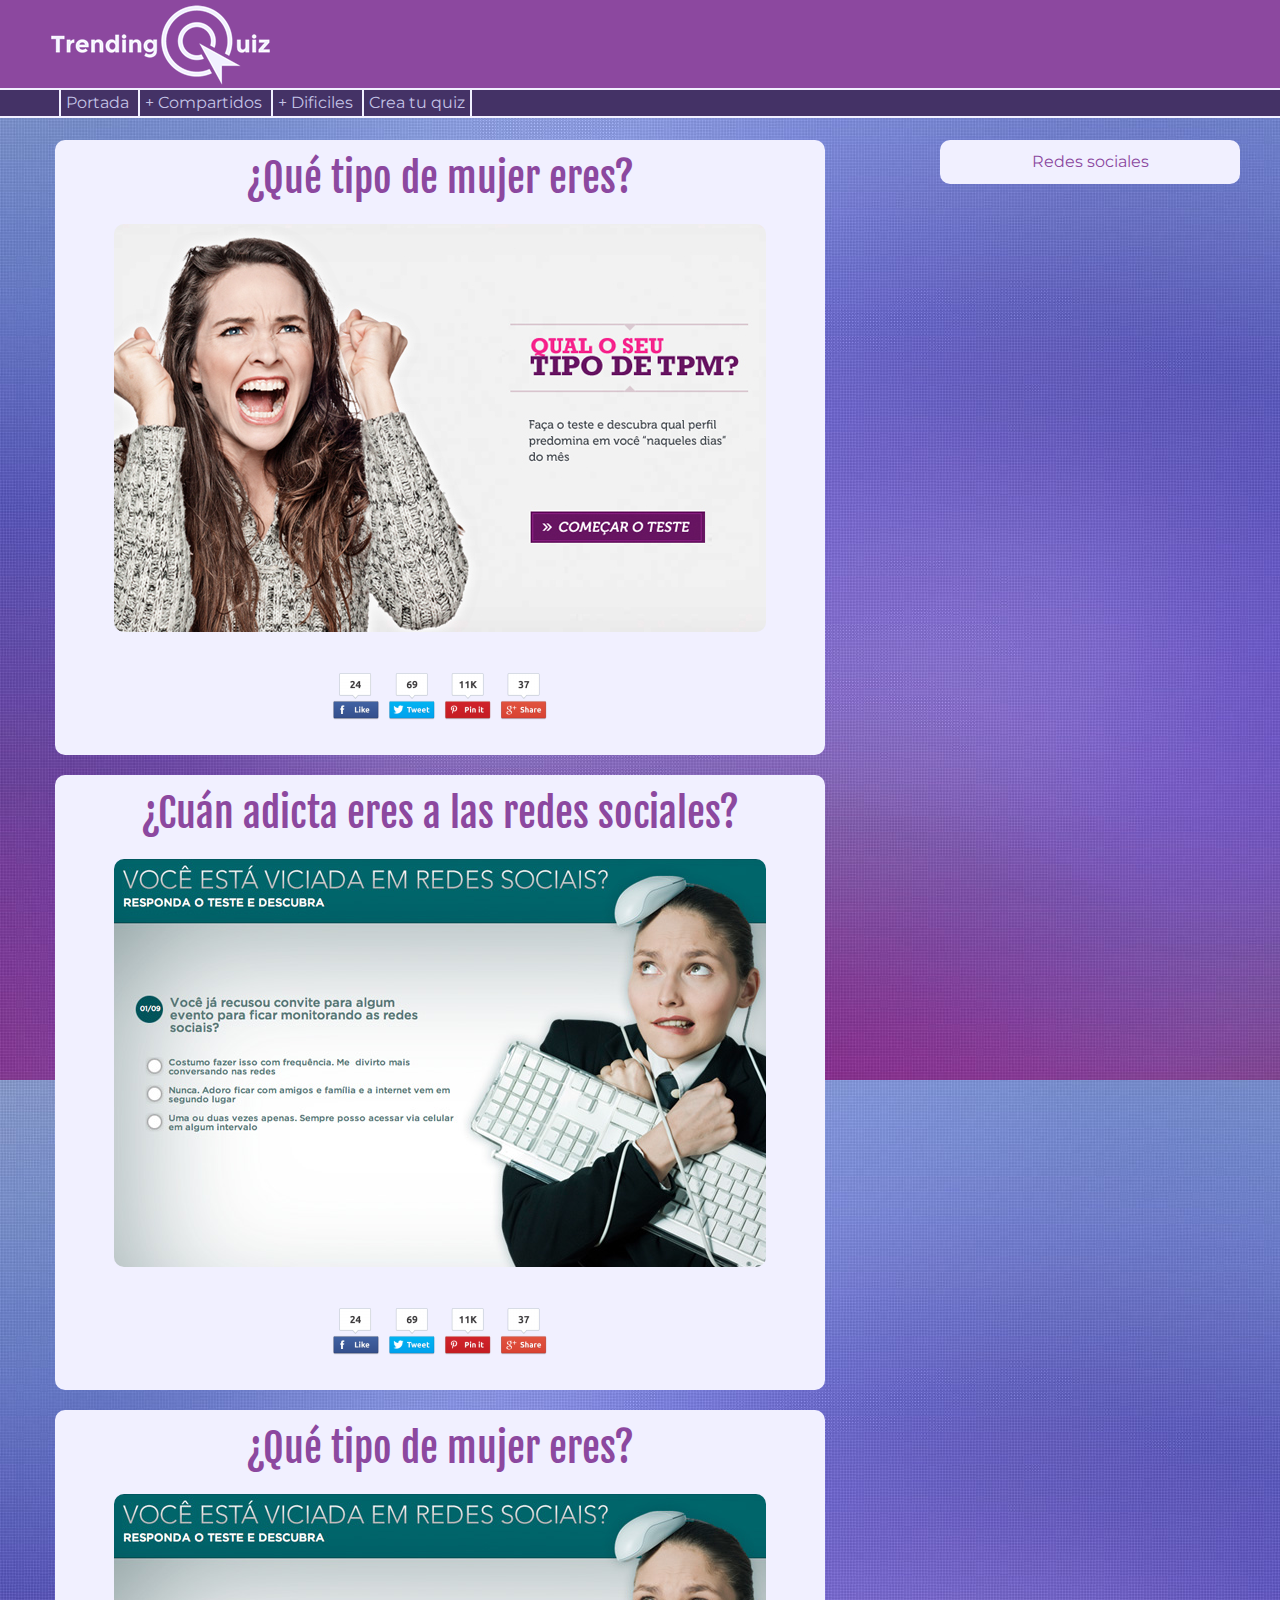
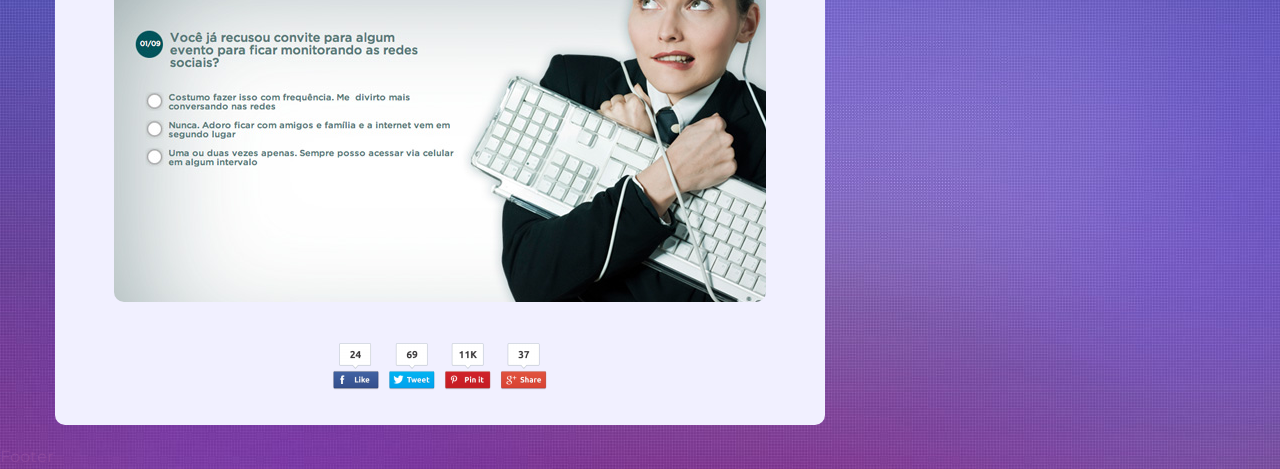
==== index.html @ 7f9fdb0b "Upload" ====
<!doctype html>
<html class="no-js" lang="es">
<head>
    <meta charset="utf-8"/>
    <meta name="viewport" content="width=device-width, initial-scale=1.0"/>
    <title>QuizMaker</title>
    <meta name="description" content="Descripcion">
    <meta name="keywords" content="Keywords blabla">
    <link href='https://fonts.googleapis.com/css?family=Montserrat|Fjalla+One|Playfair+Display' rel='stylesheet'
          type='text/css'>
    <link rel="stylesheet" href="css/foundation.css"/>
    <link rel="stylesheet" href="css/app.css"/>
</head>
<body>


<header>
    <div class="row">
        <img class="logo" src="imgs/logo.png">
    </div>
</header>
<nav>
    <div class="row">
        <div class="medium-centered">
            <ul>
                <li><a href="">Portada</a></li>
                <li><a href="">+ Compartidos</a></li>
                <li><a href="">+ Dificiles</a></li>
                <li><a href="">Crea tu quiz</a></li>
                <li><a href=""></a></li>
            </ul>
        </div>
    </div>
</nav>
<section>
    <article>
        <div class="row">
            <div class="medium-8 columns">
                <!-- Box izquierda -->
                <div class="medium-12 columns boxcontent"><h2>¿Qué tipo de mujer eres?</h2>
                    <img src="imgs/content1.jpg" alt="">
                    <img src="imgs/share.png"></div>
                <div class="medium-12 columns boxcontent"><h2>¿Cuán adicta eres a las redes sociales?</h2>
                    <img src="imgs/content2.jpg" alt="">
                    <img src="imgs/share.png"></div>
                <div class="medium-12 columns boxcontent"><h2>¿Qué tipo de mujer eres?</h2>
                    <img src="imgs/content2.jpg" alt="">
                    <img src="imgs/share.png"></div>
                <!-- Box izquierda fin -->
            </div>
            <div class="medium-offset-1"></div>
            <div class="medium-3 columns boxredes">Redes sociales</div>
        </div>

    </article>
</section>
<aside>

</aside>
<footer>Footer</footer>

<script src="js/vendor/jquery.min.js"></script>
<script src="js/foundation.min.js"></script>
<script src="js/app.js"></script>
</body>
</html>
---- css/app.css ----
/*
* CSS
Color 1: #443266;
Color 2: #C3C3E5;
Color 3: #F1F0FF;
Color 4: #8C489F;
*/
body {
    color: #8C489F;
    background-image: url("../imgs/bg-min.jpg");
    font-family: 'Montserrat', sans-serif;
}

header {
    background-color: #8C489F;
    width: 100%;
    height: 90px;
    padding-left: 20px;
    color: #C3C3E5;
    border-bottom-style: solid;
    border-bottom-color: #F1F0FF;
    border-bottom-width: 2px;
    position: fixed;
    top: 0;
}

.logo {
    padding-top: 5px;
}

nav {
    background-color: #443266;
    border-bottom-style: solid;
    border-bottom-color: #F1F0FF;
    border-bottom-width: 2px;
    position: fixed;
    width:100%;
    top: 90px;
}

nav ul {
    margin-bottom: 0rem; /* Quitar margin que trae foundation */
    margin-left: 0.25rem;
    padding-left: 0.9375rem;
}

.lihover {
    font-weight: bold;
}

nav ul li {
    display: inline;
    padding: 5px;
    border-left-width: 2px;
    border-left-style: solid;
    border-left-color: #F1F0FF;
}

nav ul li a {
    color: #C3C3E5 !important;
    width: 100px;
    height: 50px;
    padding-top: 0.75rem;
    padding-bottom: 0.75rem;
}

section {
    margin-top: 140px;
}

.boxcontent {
    border-radius: 10px;
    background-color: #F1F0FF;
    padding: 10px;
    text-align: center;
    margin-bottom: 20px;
}

.boxcontent h2 {
    font-family: 'Fjalla One', sans-serif;
}

.boxcontent img {
    border-radius: 20px;
    padding: 10px;
}

.boxredes {
    border-radius: 10px;
    background-color: #F1F0FF;
    padding: 10px;
    text-align: center;
}
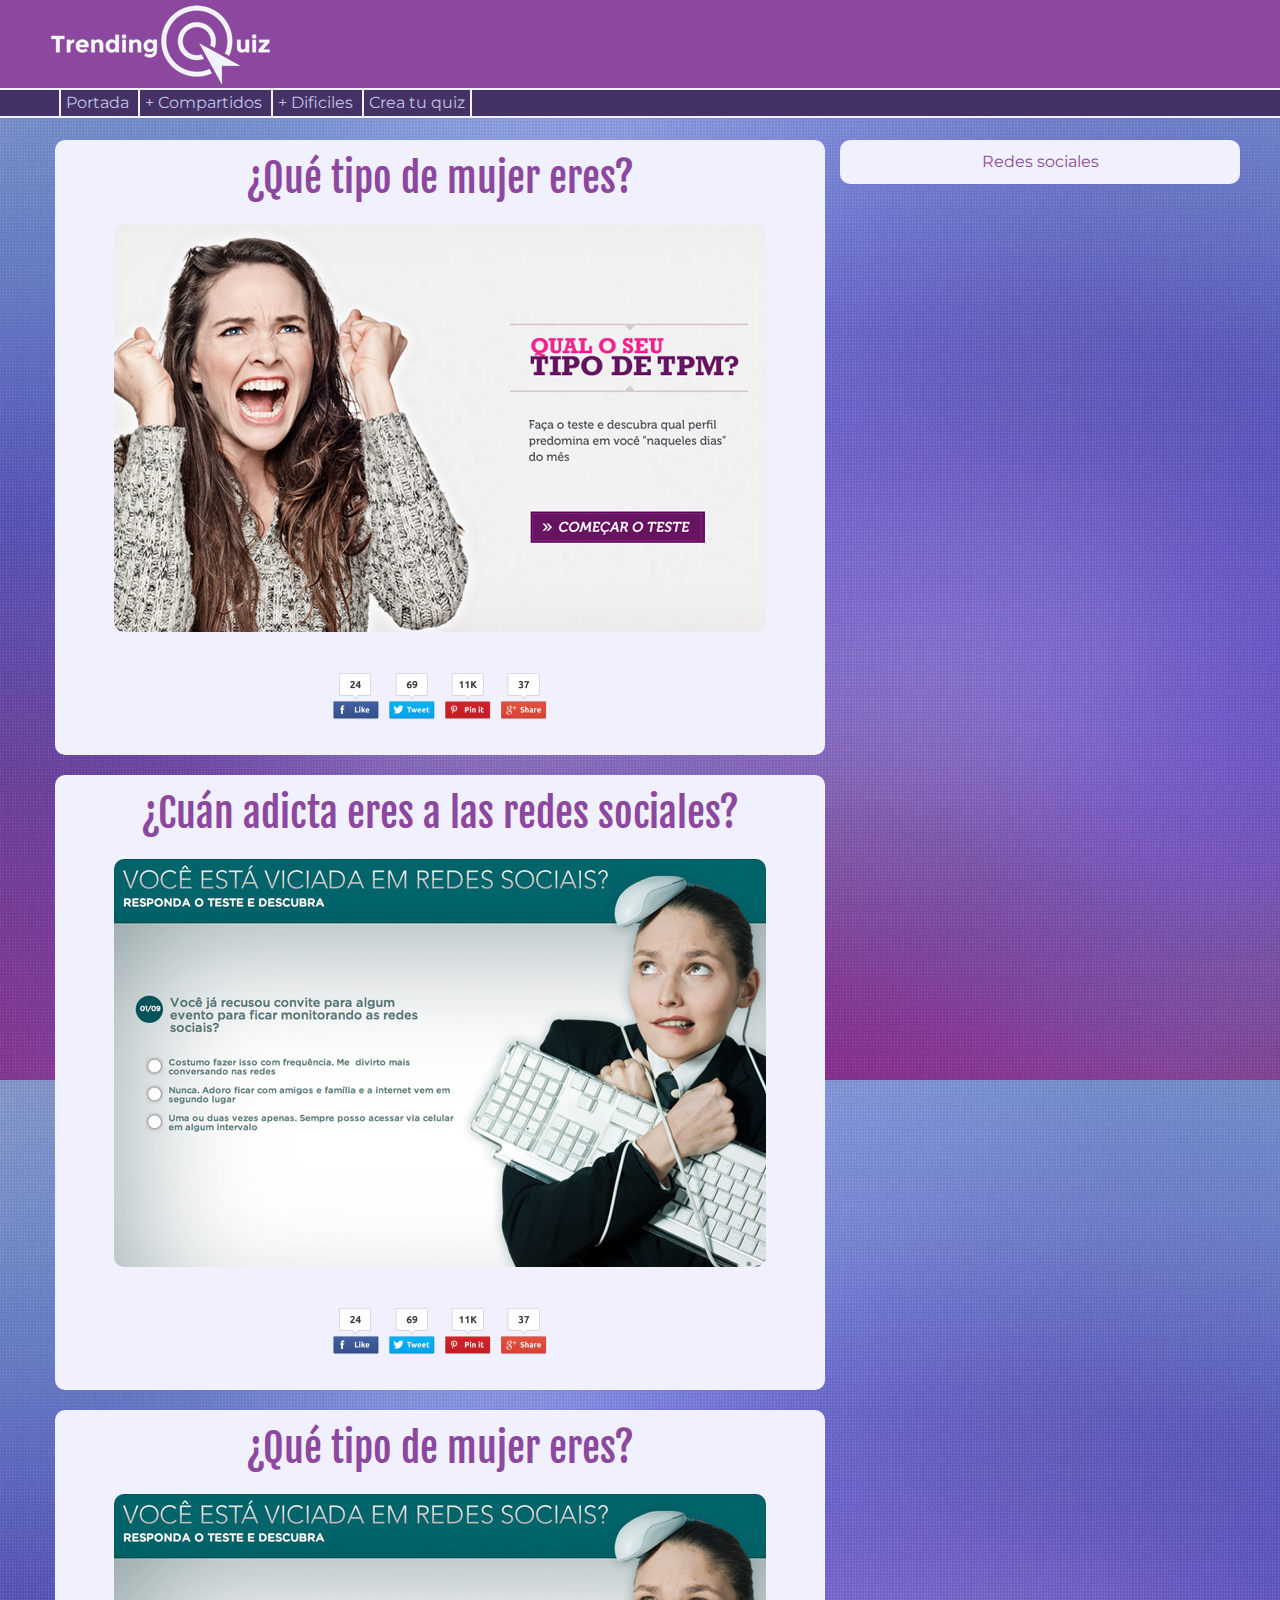
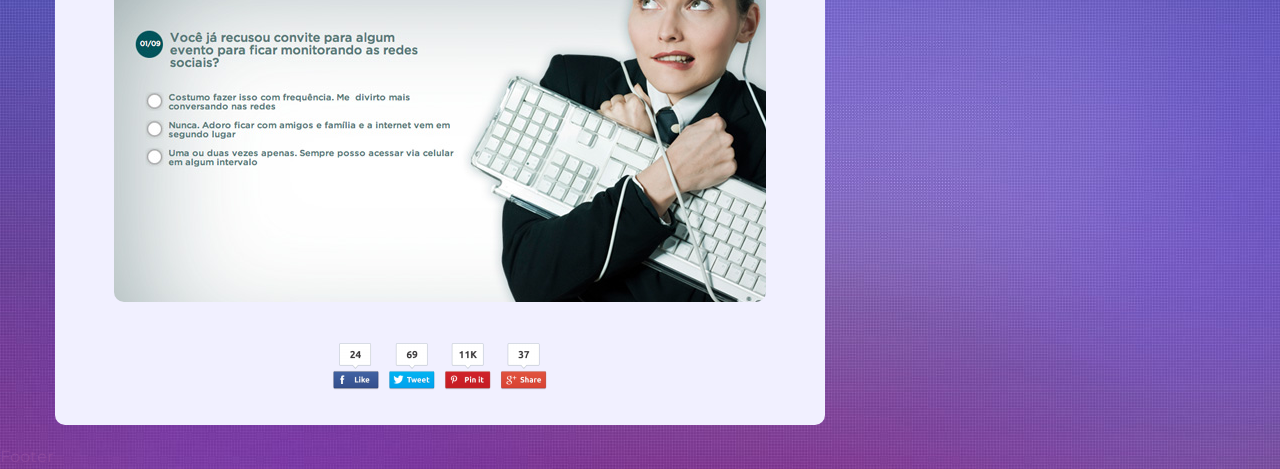
==== commit 77aecdc8: "Expansión caja de redes sociales" ====
--- a/index.html
+++ b/index.html
@@ -48,8 +48,7 @@
                     <img src="imgs/share.png"></div>
                 <!-- Box izquierda fin -->
             </div>
-            <div class="medium-offset-1"></div>
-            <div class="medium-3 columns boxredes">Redes sociales</div>
+            <div class="medium-4 columns boxredes">Redes sociales</div>
         </div>
 
     </article>
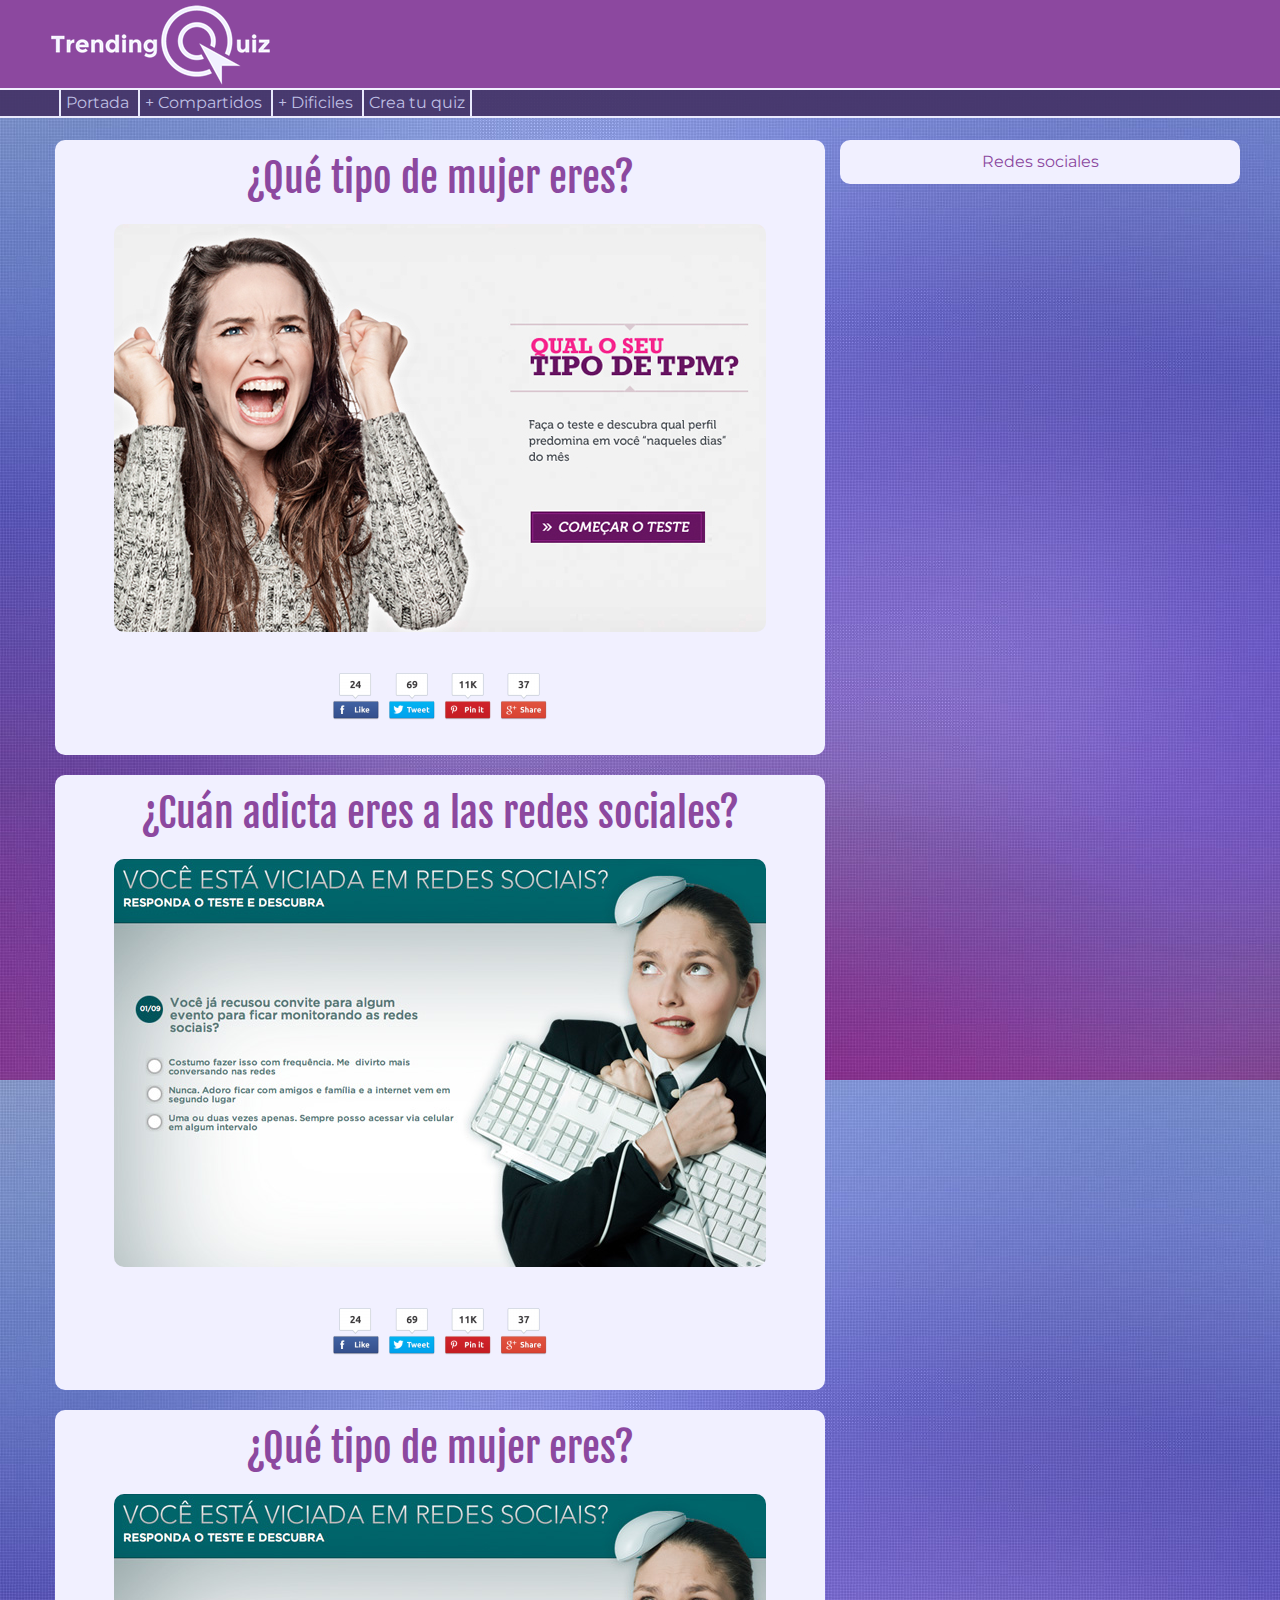
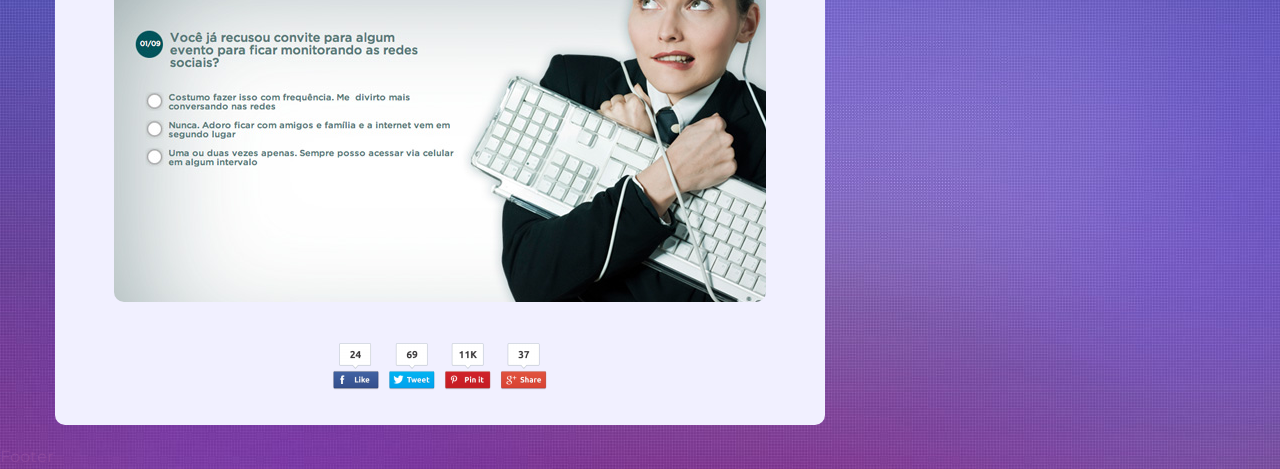
==== commit 1cfd0b55: "added favicon" ====
--- a/index.html
+++ b/index.html
@@ -10,6 +10,7 @@
           type='text/css'>
     <link rel="stylesheet" href="css/foundation.css"/>
     <link rel="stylesheet" href="css/app.css"/>
+    <link rel="shortcut icon" type="image/x-icon" href="imgs/favicon.ico">
 </head>
 <body>
 
--- a/css/app.css
+++ b/css/app.css
@@ -34,8 +34,10 @@
     border-bottom-color: #F1F0FF;
     border-bottom-width: 2px;
     position: fixed;
-    width:100%;
+    width: 100%;
     top: 90px;
+    opacity: 0.92;
+    filter: alpha(opacity=92);
 }
 
 nav ul {
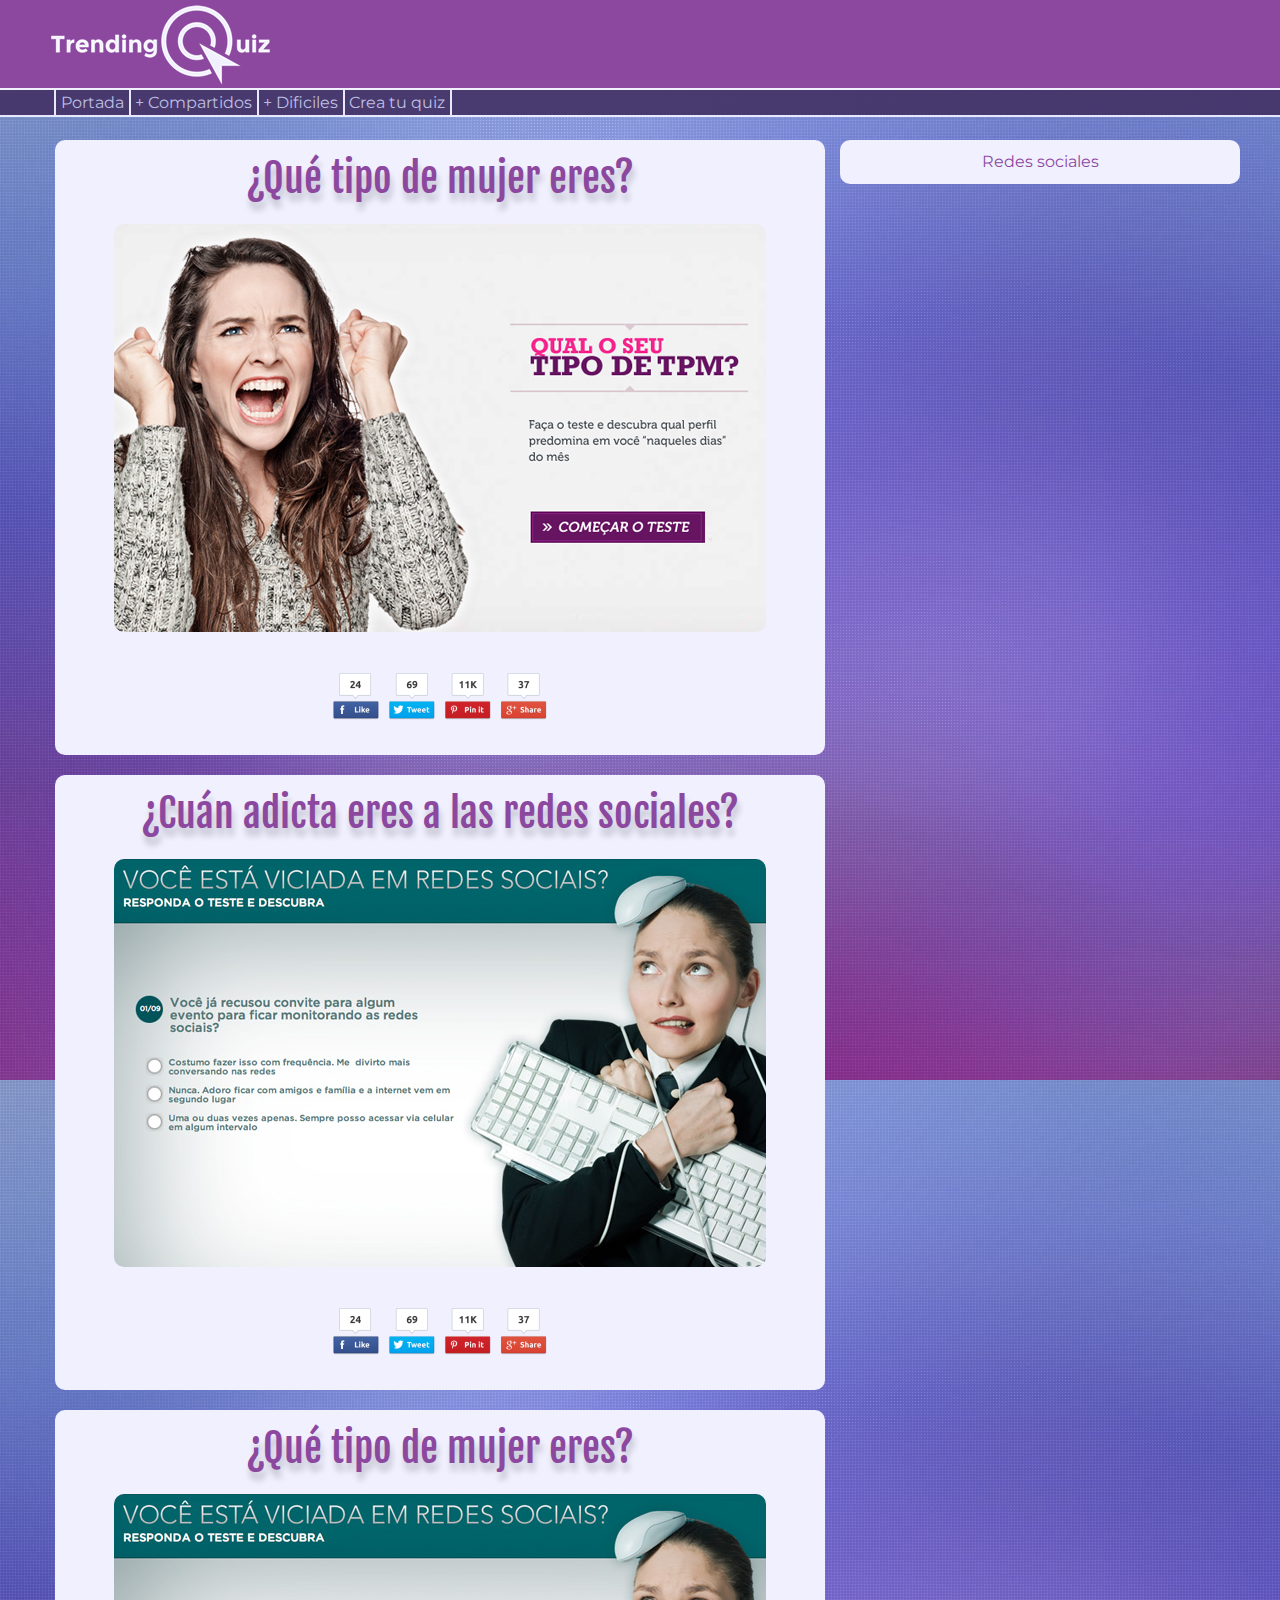
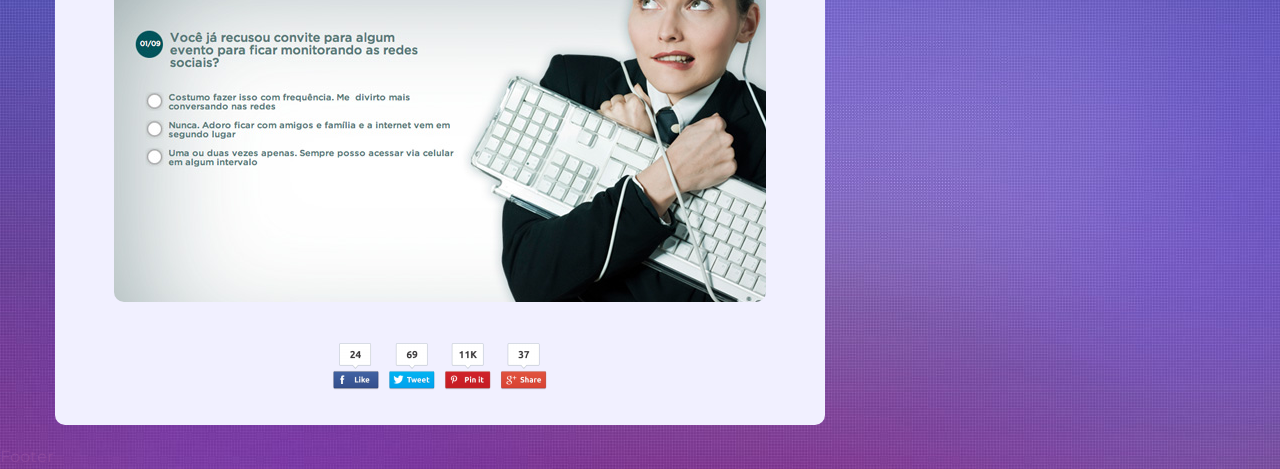
==== commit f286b471: "Tweaks navbar" ====
--- a/index.html
+++ b/index.html
@@ -24,11 +24,10 @@
     <div class="row">
         <div class="medium-centered">
             <ul>
-                <li><a href="">Portada</a></li>
+                <li class="primerli"><a href="">Portada</a></li>
                 <li><a href="">+ Compartidos</a></li>
                 <li><a href="">+ Dificiles</a></li>
                 <li><a href="">Crea tu quiz</a></li>
-                <li><a href=""></a></li>
             </ul>
         </div>
     </div>
--- a/css/app.css
+++ b/css/app.css
@@ -35,35 +35,52 @@
     border-bottom-width: 2px;
     position: fixed;
     width: 100%;
+    height: 27px;
     top: 90px;
     opacity: 0.92;
     filter: alpha(opacity=92);
 }
 
+.primerli {
+    border-left-width: 2px;
+    border-left-style: solid;
+    border-left-color: #F1F0FF;
+}
 nav ul {
     margin-bottom: 0rem; /* Quitar margin que trae foundation */
     margin-left: 0.25rem;
     padding-left: 0.9375rem;
 }
 
-.lihover {
-    font-weight: bold;
-}
-
 nav ul li {
     display: inline;
     padding: 5px;
-    border-left-width: 2px;
-    border-left-style: solid;
-    border-left-color: #F1F0FF;
+    border-right-width: 2px;
+    border-right-style: solid;
+    border-right-color: #F1F0FF;
+    margin:0 0 0 -5px;
 }
 
 nav ul li a {
-    color: #C3C3E5 !important;
+    color: #C3C3E5;
     width: 100px;
-    height: 50px;
+    height: 46px;
     padding-top: 0.75rem;
     padding-bottom: 0.75rem;
+}
+
+nav ul li a:hover {
+    color:#443266;
+}
+
+nav ul li a:active {
+    color: #C3C3E5; /* avoiding use of !important */
+}
+
+nav ul li:hover {
+    background-color: white;
+   /* opacity: 0.90; */
+    font-weight: bold;
 }
 
 section {
@@ -80,6 +97,8 @@
 
 .boxcontent h2 {
     font-family: 'Fjalla One', sans-serif;
+    text-shadow: 2px 8px 6px rgba(0, 0, 0, 0.2),
+    0px -5px 35px rgba(255, 255, 255, 0.3);
 }
 
 .boxcontent img {
